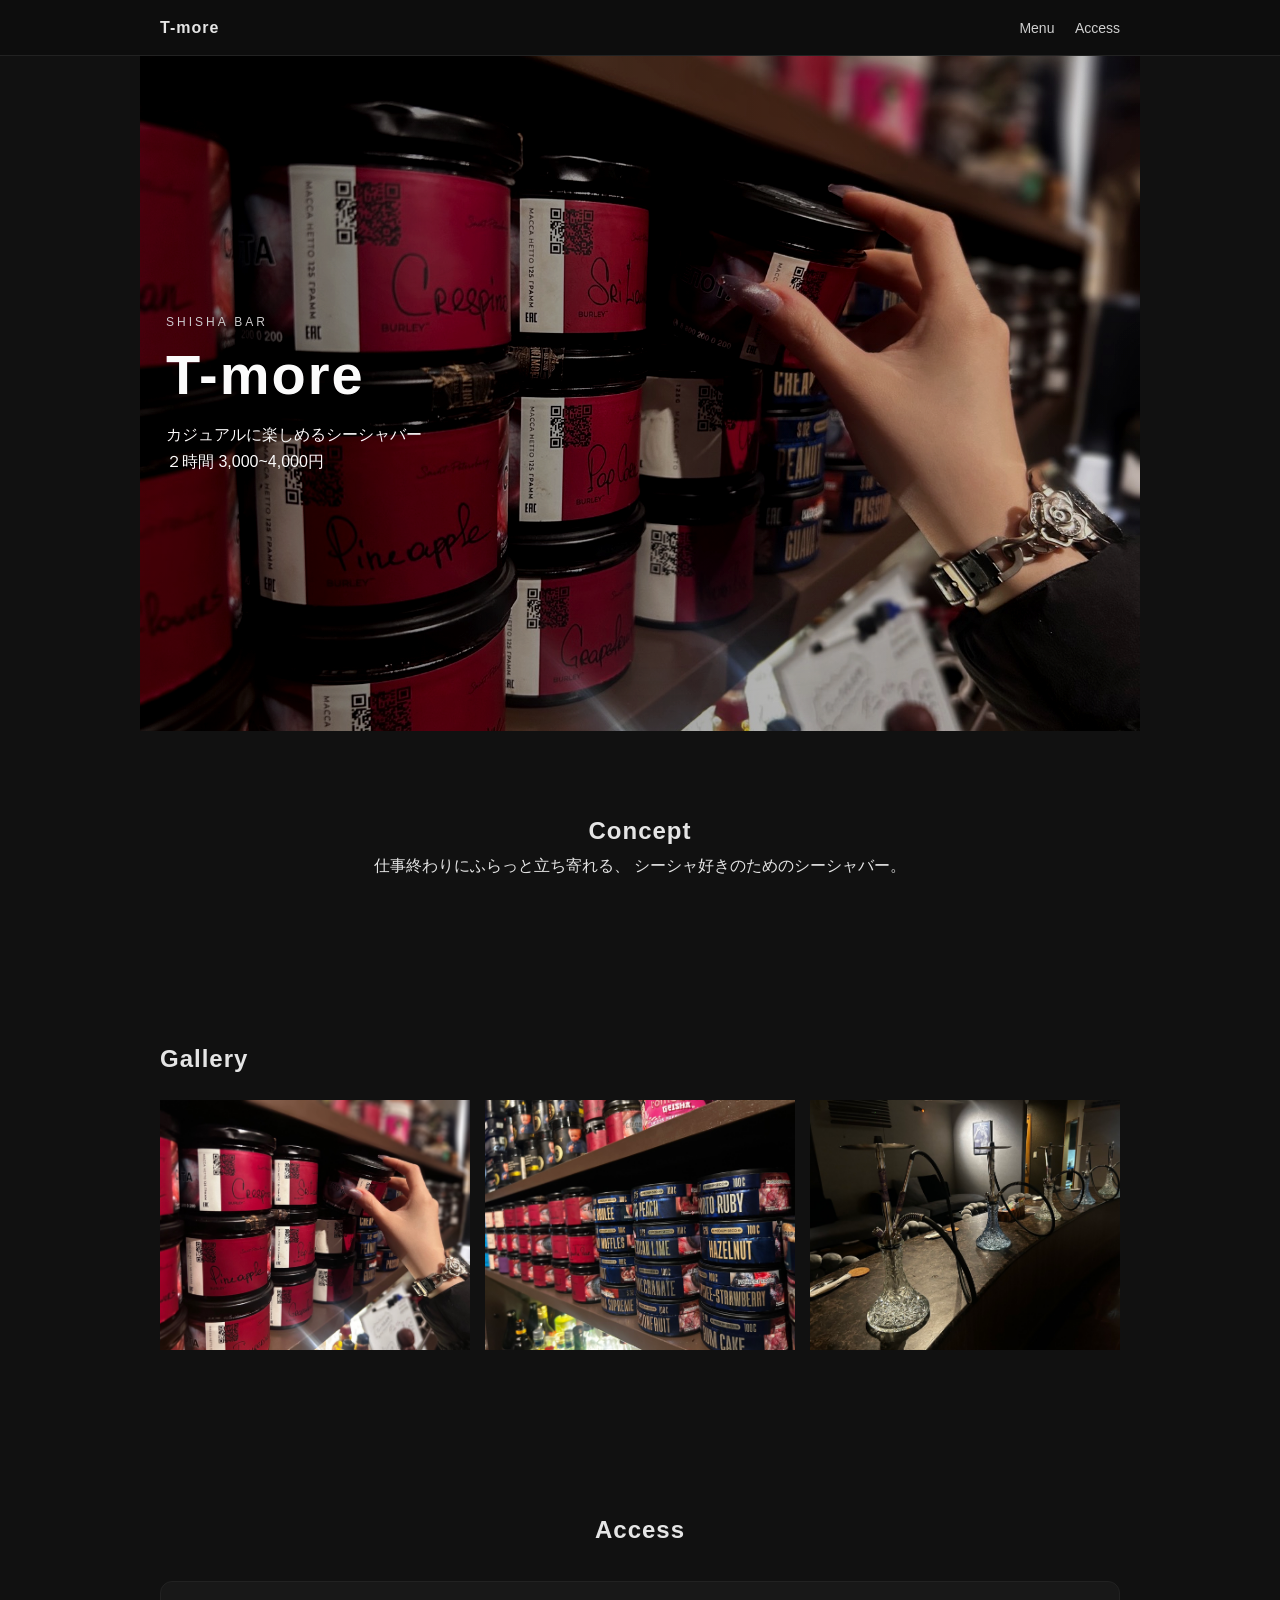
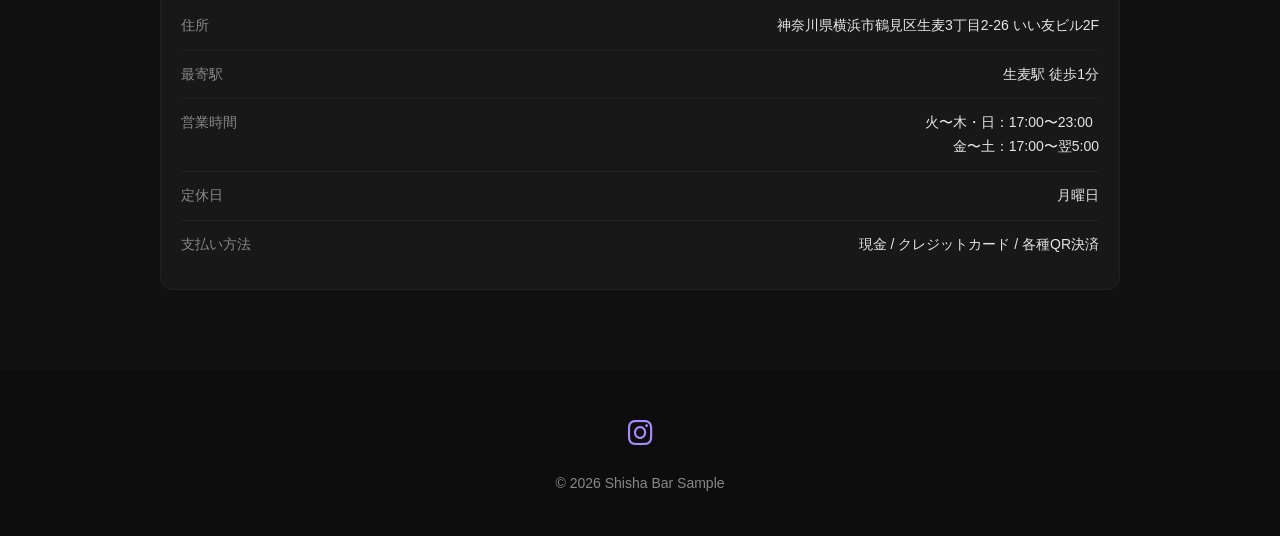
==== index.html @ c83697c5 "Add files via upload" ====
<!DOCTYPE html>
<html lang="ja">
<head>
    <meta charset="UTF-8">
    <meta name="viewport" content="width=device-width, initial-scale=1.0">
    <title>T-more</title>

    <!-- CSS -->
    <link rel="stylesheet" href="css/style.css">

    <!-- Font Awesome（Instagramアイコン用） -->
    <link rel="stylesheet" href="https://cdnjs.cloudflare.com/ajax/libs/font-awesome/6.5.0/css/all.min.css">
</head>

<body>
    <header class="site-header">
        <div class="header-inner">
            <a class="logo" href="index.html">T-more</a>
            <nav class="nav">
                <a href="menu.html">Menu</a>
                <a href="access.html">Access</a>
            </nav>
        </div>
    </header>

    <!-- Hero -->
    <section class="hero">
        <div class="hero-content">
            <p class="hero-eyebrow">Shisha bar</p>
            <h1>T-more</h1>
            <p>カジュアルに楽しめるシーシャバー</p>
            <p class="price">２時間 3,000~4,000円</p>
        </div>
    </section>

    <!-- Concept -->
    <section class="concept">
    <h2>Concept</h2>
    <p>
        仕事終わりにふらっと立ち寄れる、
        シーシャ好きのためのシーシャバー。
    </p>
    </section>

    <!-- Gallery -->
    <section class="gallery">
    <h2>Gallery</h2>
    <div class="gallery-grid">
        <img src="images/hero.jpg" alt="店内写真">
        <img src="images/shisha.jpg" alt="シーシャ写真">
        <img src="images/counter.jpg" alt="カウンター">
    </div>
    </section>

    <!-- Access -->
    <section class="access">
        <h2>Access</h2>
        <div class="access-card">
            <div class="access-row">
                <span class="label">住所</span>
                <span class="value">神奈川県横浜市鶴見区生麦3丁目2-26 いい友ビル2F</span>
            </div>
        
            <div class="access-row">
                <span class="label">最寄駅</span>
                <span class="value">生麦駅 徒歩1分</span>
            </div>

            <div class="access-row">
                <span class="label">営業時間</span>
                <span class="value">
                    火〜木・日：17:00〜23:00<br>
                    <span class="indent">金〜土：17:00〜翌5:00</span> 
                </span>
            </div>

            <div class="access-row">
                <span class="label">定休日</span>
                <span class="value">月曜日</span>
            </div>

            <div class="access-row">
                <span class="label">支払い方法</span>
                <span class="value">現金 / クレジットカード / 各種QR決済</span>
            </div>

        </div>
    </section>

    <!-- Footer -->
    <footer>
        <div class="footer-inner">
            <a href="https://www.instagram.com/アカウント名/"
                target="_blank"
                rel="noopener noreferrer"
                class="sns-icon">
                <i class="fa-brands fa-instagram"></i>
            </a>

        <p>&copy; 2026 Shisha Bar Sample</p>
        </div>
    </footer>

</body>
</html>
---- css/style.css ----
/* ===== Base ===== */
* {
    margin: 0;
    padding: 0;
    box-sizing: border-box;
}

body {
    font-family: "Helvetica Neue", Arial, sans-serif;
    background-color: #111;        /* 真っ黒にしない */
    color: #e5e5e5;                /* 少しグレー寄り */
    line-height: 1.7;
}

h1, h2 {
    font-weight: 600;
    letter-spacing: 1px;
}

section {
    padding: 80px 20px;
    max-width: 1000px;
    margin: 0 auto;
    }

/* ===== Hero ===== */

.hero{
    min-height: 75vh;
    display: flex;
    align-items: center;
    justify-content: center;
    padding: 160px 20px;
    /* （画像追加） */
    background:
        linear-gradient(to right, rgba(0,0,0,0.6), rgba(0,0,0,0.2)),
        url("../images/hero.jpg");
    filter: contrast(1.1) brightness(1.05);
    background-size: cover;
    background-position: center;
    position: relative;
    overflow: hidden;
}

.hero::before{
    content: "";
    position: absolute;
    inset: -40px;
    /* うっすら煙っぽい層（疑似ノイズ風） */
    background:
        radial-gradient(closest-side at 30% 30%, rgba(255,255,255,0.06), rgba(0,0,0,0) 70%),
        radial-gradient(closest-side at 70% 60%, rgba(255,255,255,0.04), rgba(0,0,0,0) 72%),
        radial-gradient(closest-side at 50% 80%, rgba(255,255,255,0.03), rgba(0,0,0,0) 75%);
    filter: blur(18px);
    opacity: 0.9;
}

.hero-content{
    position: relative;
    z-index: 1;
    width: min(1000px, 100%);
    text-align: left; /* バーは左寄せが締まる */
    padding: 0 6px;
}

.hero-eyebrow{
    color: #bdbdbd;
    letter-spacing: 3px;
    font-size: 12px;
    text-transform: uppercase;
    margin-bottom: 14px;
}

.hero-content h1{
    font-size: 56px;
    line-height: 1.05;
    margin-bottom: 16px;
    letter-spacing: 2px;
}

.hero-lead{
    max-width: 520px;
    font-size: 18px;
    color: #d6d6d6;
}

.price-badge{
    display: inline-block;
    margin-top: 22px;
    padding: 10px 14px;
    border: 1px solid rgba(167,139,250,0.35);
    background: rgba(0,0,0,0.35);
    border-radius: 10px;
    color: #eaeaea;
    letter-spacing: 0.5px;

  /* ネオンっぽい光 */
    box-shadow: 0 0 18px rgba(167,139,250,0.18), 0 0 38px rgba(167,139,250,0.10);
}

/* ===== Concept ===== */
.concept {
    text-align: center;
}

/* ===== Menu ===== */
.menu ul {
    list-style: none;
    margin-top: 20px;
}

.menu li {
    padding: 12px 0;
    border-bottom: 1px solid #333;
}

/* ===== Menu Cards ===== */
.menu-grid{
    display: grid;
    grid-template-columns: repeat(3, 1fr);
    gap: 16px;
    margin-top: 24px;
}

.menu-card{
    background: rgba(255,255,255,0.03);
    border: 1px solid #222;
    border-radius: 14px;
    padding: 18px 16px;
    box-shadow: 0 0 24px rgba(167,139,250,0.06);
}

.menu-card h3{
    font-size: 16px;
    letter-spacing: 1px;
    margin-bottom: 12px;
    color: #eaeaea;
}

.menu-list{
    list-style: none;
}

.menu-list li{
    display: flex;
    justify-content: space-between;
    gap: 12px;
    padding: 10px 0;
    border-bottom: 1px solid #222;
}

.menu-list li:last-child{
    border-bottom: none;
}

.menu-list span{
    color: #d2d2d2;
}

.menu-list strong{
    color: #a78bfa;
    font-weight: 700;
    white-space: nowrap;
}

.menu-note{
    margin-top: 12px;
    font-size: 12px;
    color: #9a9a9a;
}

/* Tag style */
.tag-list{
    list-style: none;
    display: flex;
    flex-wrap: wrap;
    gap: 10px;
    margin-top: 6px;
}

.tag{
    padding: 8px 10px;
    border: 1px solid rgba(167,139,250,0.35);
    border-radius: 999px;
    font-size: 12px;
    color: #e5e5e5;
    background: rgba(0,0,0,0.25);
}

/* ===== Gallery ===== */
.gallery-grid {
    display: grid;
    grid-template-columns: repeat(3, 1fr);
    gap: 15px;
    margin-top: 20px;
}

.gallery img {
    width: 100%;
    height: 250px;
    object-fit: cover;
    transition: 0.3s;
}

.gallery img:hover {
    transform: scale(1.05);
}

/* ===== Access ===== */
.access {
    text-align: center;
}

.access-card {
    margin-top: 30px;
    background: rgba(255, 255, 255, 0.03);
    border: 1px solid #222;
    border-radius: 12px;
    padding: 20px;
}

.access-row {
    display: flex;
    justify-content: space-between;
    align-items: flex-start;
    padding: 12px 0;
    border-bottom: 1px solid #222;
    text-align:  left;
}

.access-row:last-child {
    border-bottom: none;
}

.label {
    color: #888;
    font-size: 14px;
    width: 120px;
    flex-shrink: 0;
}

.value {
    color: #e5e5e5;
    font-size: 14px;
}

.indent {
    display: inline-block;
    margin-left: 2em;
}

.map {
    margin-top: 24px;
    border-radius: 12px;
    overflow: hidden;
    border: 1px solid #222;
    box-shadow: 0 10px 30px rgba(0, 0, 0, 0.5);
}

.map-title {
    margin-top: 40px;
    font-size: 16px;
    color: #aaa;
}

.map iframe {
    width: 100%;
    height: 350px;
    display: block;
    border: none;
}

/* ===== Footer ===== */
footer {
    background: #0d0d0d;
    padding: 40px 20px;
    text-align: center;
}

.footer-inner {
    display: flex;
    flex-direction: column;
    align-items: center;
    gap: 15px;
}

.sns-icon {
    font-size: 28px;
    color: #a78bfa;
    transition: 0.3s;
}

.sns-icon:hover {
    transform: scale(1.1);
    opacity: 0.8;
}

footer p {
    font-size: 14px;
    color: #888;
}

/* ===== Header / Nav ===== */
.site-header{
    position: sticky;
    top: 0;
    z-index: 10;
    background: rgba(13,13,13,0.85);
    backdrop-filter: blur(6px);
    border-bottom: 1px solid #222;
}

.header-inner{
    max-width: 1000px;
    margin: 0 auto;
    padding: 14px 20px;
    display: flex;
    align-items: center;
    justify-content: space-between;
}

.logo{
    color: #e5e5e5;
    text-decoration: none;
    letter-spacing: 1px;
    font-weight: 600;
}

.nav a{
    color: #cfcfcf;
    text-decoration: none;
    margin-left: 16px;
    font-size: 14px;
    transition: 0.2s;
}

.nav a:hover{
    color: #a78bfa;
}

.nav a.active {
    color: #a78bfa;
    border-bottom: 2px solid #a78bfa;
    padding-bottom: 4px;
}

/* ===== Responsive ===== */
@media (max-width: 768px) {
    .hero h1 {
        font-size: 28px;
    }

.menu-grid{ grid-template-columns: 1fr; }

.gallery-grid {
    grid-template-columns: 1fr;
}

.access-row {
    flex-direction: column;
    gap: 6px;
}

}
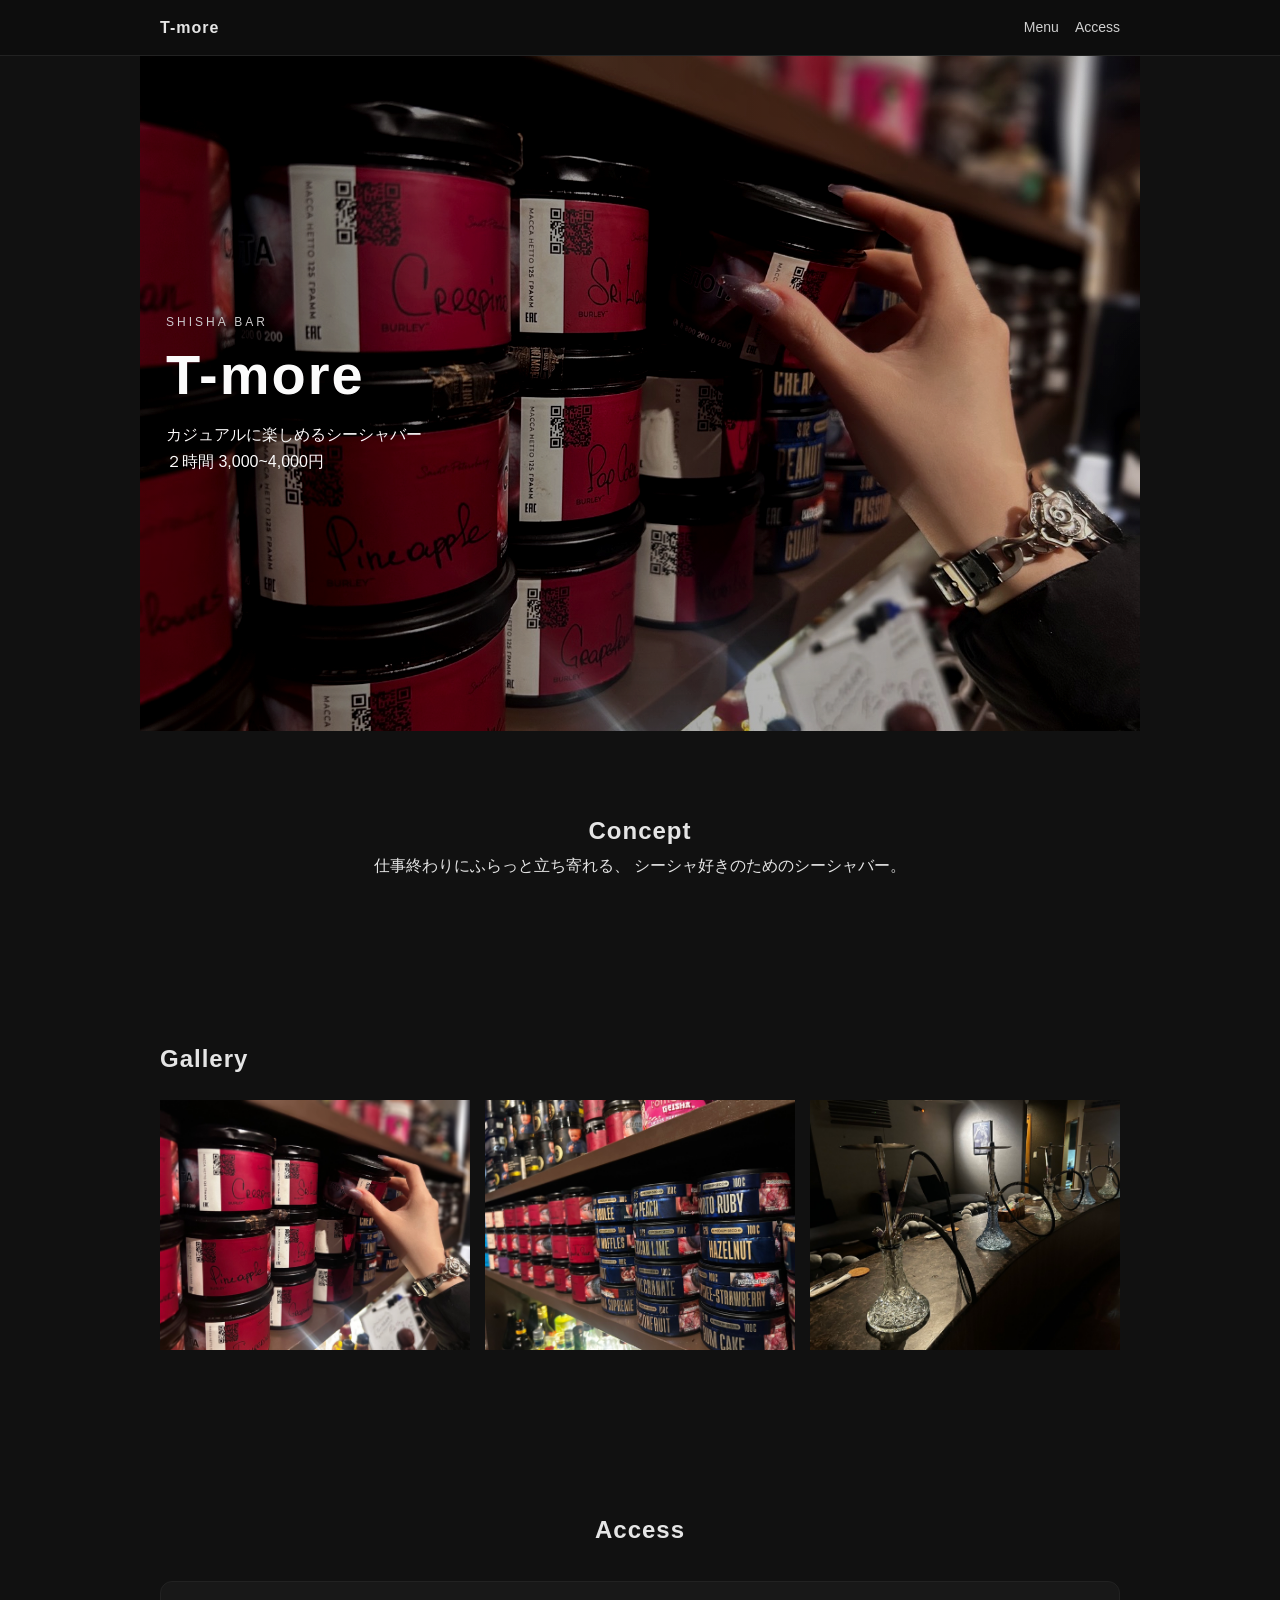
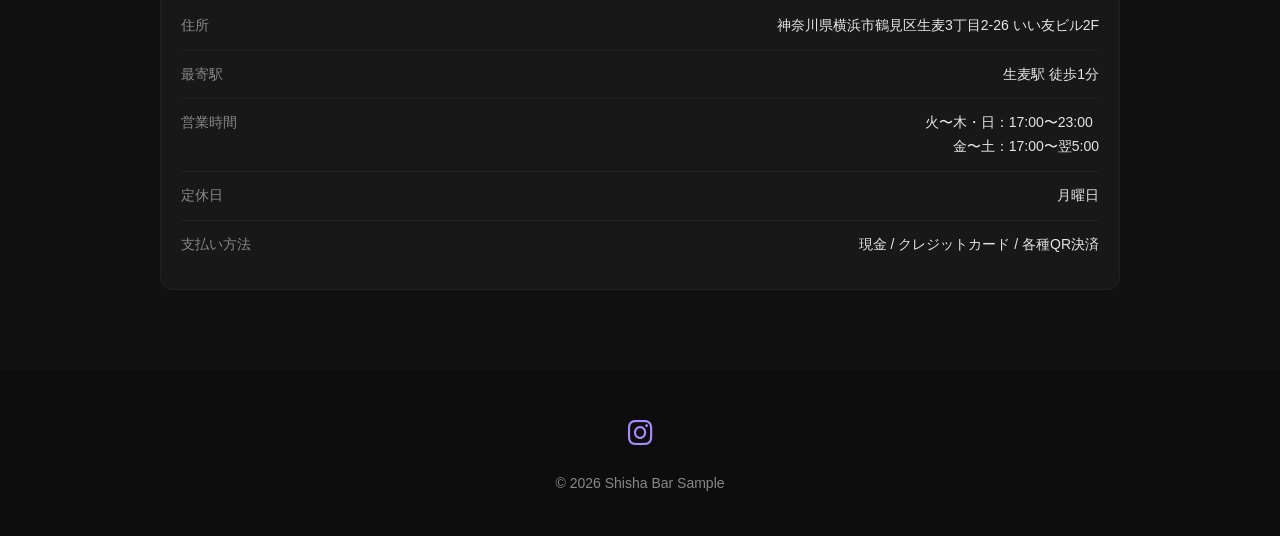
==== commit 845d0e30: "Add files via upload" ====
--- a/index.html
+++ b/index.html
@@ -16,7 +16,14 @@
     <header class="site-header">
         <div class="header-inner">
             <a class="logo" href="index.html">T-more</a>
-            <nav class="nav">
+
+            <button class="hamburger" id="hamburger" aria-label="メニューを開く">
+                <span></span>
+                <span></span>
+                <span></span>
+            </button>
+
+            <nav class="nav" id="nav">
                 <a href="menu.html">Menu</a>
                 <a href="access.html">Access</a>
             </nav>
@@ -24,7 +31,7 @@
     </header>
 
     <!-- Hero -->
-    <section class="hero">
+    <section class="hero fade-in">
         <div class="hero-content">
             <p class="hero-eyebrow">Shisha bar</p>
             <h1>T-more</h1>
@@ -34,7 +41,7 @@
     </section>
 
     <!-- Concept -->
-    <section class="concept">
+    <section class="concept fade-in">
     <h2>Concept</h2>
     <p>
         仕事終わりにふらっと立ち寄れる、
@@ -43,17 +50,17 @@
     </section>
 
     <!-- Gallery -->
-    <section class="gallery">
-    <h2>Gallery</h2>
-    <div class="gallery-grid">
-        <img src="images/hero.jpg" alt="店内写真">
-        <img src="images/shisha.jpg" alt="シーシャ写真">
-        <img src="images/counter.jpg" alt="カウンター">
-    </div>
+    <section class="gallery fade-in">
+        <h2>Gallery</h2>
+        <div class="gallery-grid">
+            <img src="images/hero.jpg" alt="店内写真" class="gallery-item">
+            <img src="images/shisha.jpg" alt="シーシャ写真" class="gallery-item">
+            <img src="images/counter.jpg" alt="カウンター" class="gallery-item">
+        </div>
     </section>
 
     <!-- Access -->
-    <section class="access">
+    <section class="access fade-in">
         <h2>Access</h2>
         <div class="access-card">
             <div class="access-row">
@@ -101,5 +108,7 @@
         </div>
     </footer>
 
+    <script src="js/script.js"></script>
+
 </body>
 </html>
--- a/css/style.css
+++ b/css/style.css
@@ -195,14 +195,14 @@
     margin-top: 20px;
 }
 
-.gallery img {
+.gallery-grid img {
     width: 100%;
     height: 250px;
     object-fit: cover;
     transition: 0.3s;
 }
 
-.gallery img:hover {
+.gallery-grid img:hover {
     transform: scale(1.05);
 }
 
@@ -300,7 +300,6 @@
     color: #888;
 }
 
-/* ===== Header / Nav ===== */
 .site-header{
     position: sticky;
     top: 0;
@@ -326,6 +325,11 @@
     font-weight: 600;
 }
 
+.nav {
+    display: flex;
+    align-items: center;
+}
+
 .nav a{
     color: #cfcfcf;
     text-decoration: none;
@@ -344,21 +348,126 @@
     padding-bottom: 4px;
 }
 
+.fade-in {
+    opacity: 0;
+    transform: translateY(30px);
+    transition: opacity 0.8s ease, transform 0.8s ease;
+}
+
+.fade-in.show {
+    opacity: 1;
+    transform: translateY(0);
+}
+
+.hamburger {
+    display: none;
+    width: 32px;
+    height: 24px;
+    background: none;
+    border: none;
+    cursor: pointer;
+}
+
+.hamburger span {
+    display: block;
+    height: 2px;
+    background: #e5e5e5;
+    margin: 6px 0;
+    transition: 0.3s;
+}
+
+.hamburger.active span:nth-child(1) {
+    transform: rotate(45deg) translate(5px, 5px);
+}
+
+.hamburger.active span:nth-child(2) {
+    opacity: 0;
+}
+
+.hamburger.active span:nth-child(3) {
+    transform: rotate(-45deg) translate(7px, -6px);
+}
+
+html.no-scroll,
+body.no-scroll {
+    overflow: hidden;
+    height: 100%;
+}
+
 /* ===== Responsive ===== */
 @media (max-width: 768px) {
-    .hero h1 {
-        font-size: 28px;
-    }
-
-.menu-grid{ grid-template-columns: 1fr; }
-
-.gallery-grid {
-    grid-template-columns: 1fr;
-}
-
-.access-row {
-    flex-direction: column;
-    gap: 6px;
-}
-
+    section {
+        padding: 60px 20px;
+    }
+
+    .hero {
+        padding: 120px 20px;
+    }
+
+    .hero-content h1 {
+        font-size: 36px;
+    }
+
+    .menu-grid {
+        grid-template-columns: 1fr;
+    }
+
+    .menu-card {
+        width: 100%;
+    }
+
+    .menu-list li {
+        align-items: flex-start;
+    }
+
+    .menu-list span {
+        word-break: keep-all;
+    }
+
+    .menu-list strong {
+        white-space: nowrap;
+    }
+
+    .gallery-grid {
+        grid-template-columns: 1fr;
+    }
+
+    .gallery-grid img:hover {
+        transform: none;
+    }
+
+    .access-row {
+        flex-direction: column;
+        gap: 6px;
+    }
+
+    .hamburger {
+        display: block;
+        z-index: 1001;
+    }
+
+    .nav {
+        position: fixed;
+        top: 64px;
+        right: 0;
+        width: 60%;
+        max-width: 280px;
+        height: calc(100vh - 64px);
+        background: rgba(13, 13, 13, 0.95);
+        backdrop-filter: blur(8px);
+        display: flex;
+        flex-direction: column;
+        padding: 80px 24px;
+        transform: translateX(100%);
+        transition: transform 0.3s ease;
+    }
+
+    .nav.show {
+        transform: translateX(0);
+    }
+
+    .nav a {
+        margin: 0 0 24px;
+        font-size: 18px;
+    }
 }
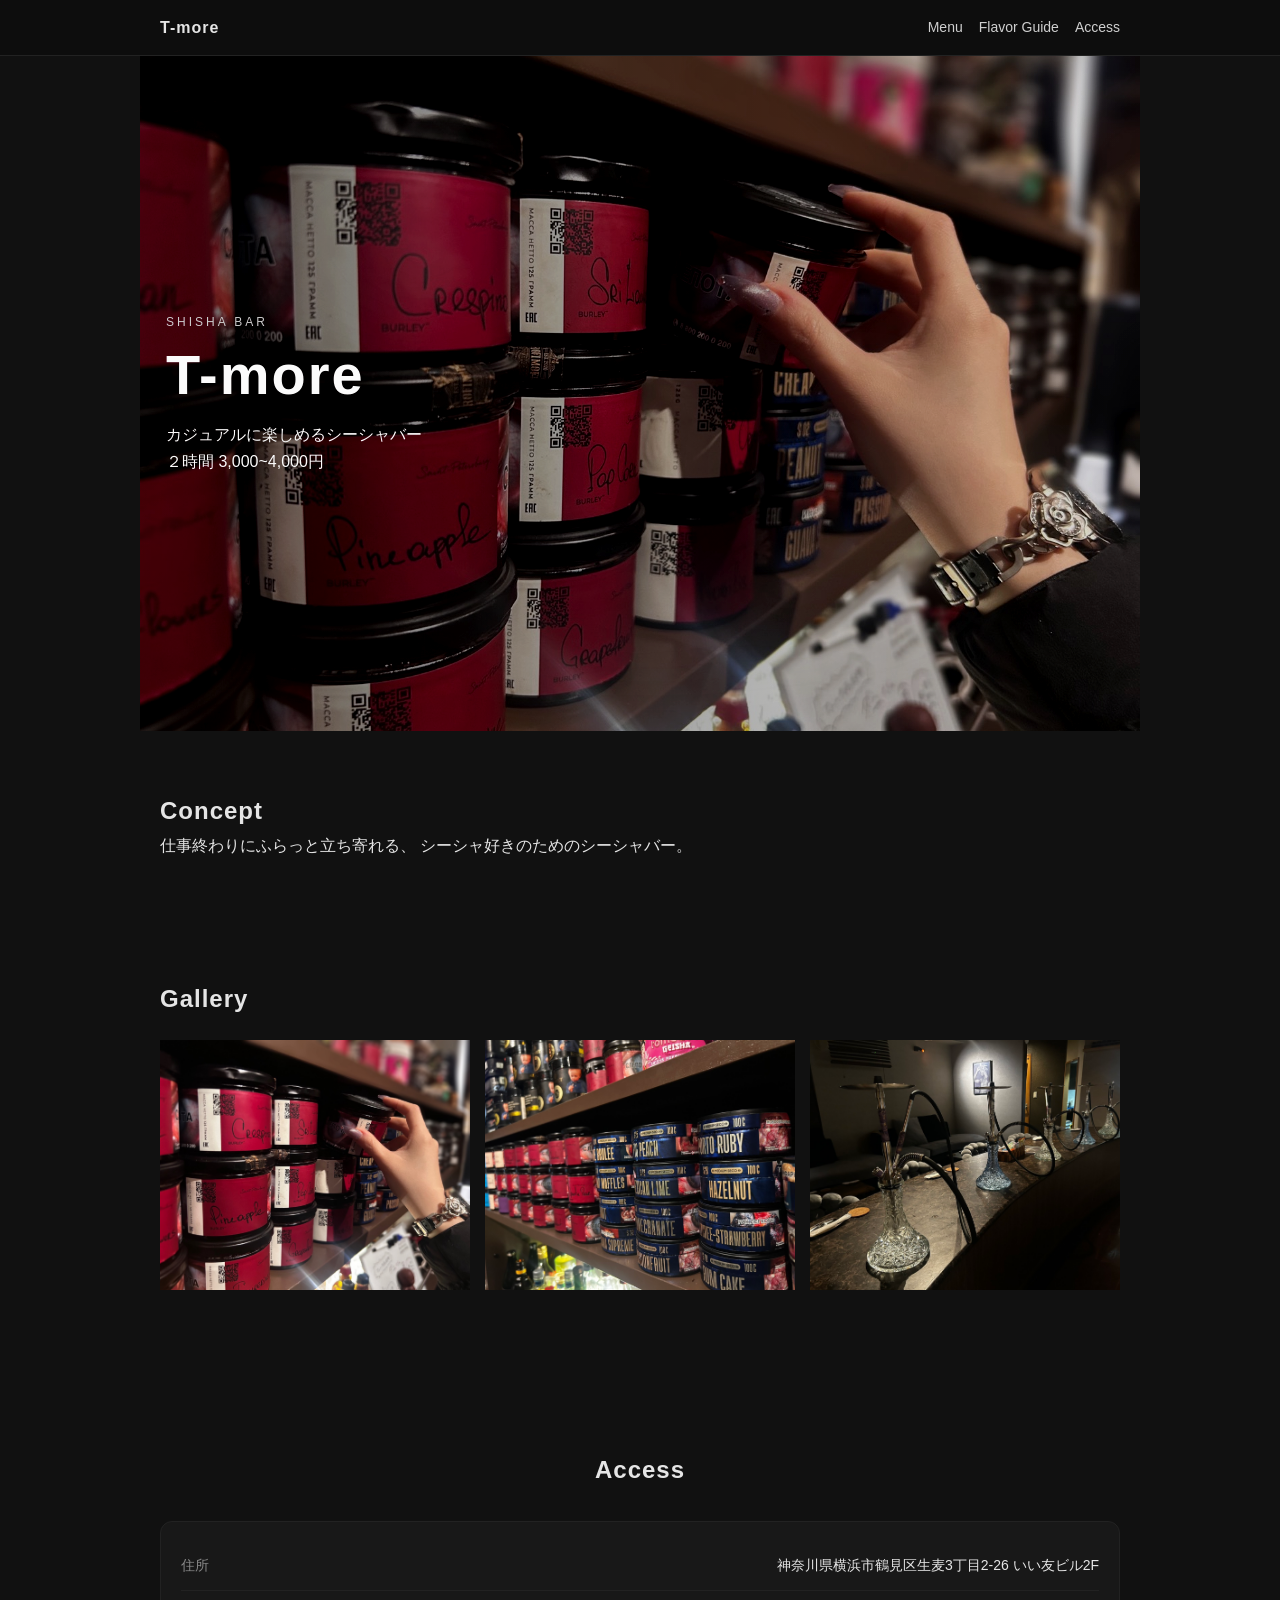
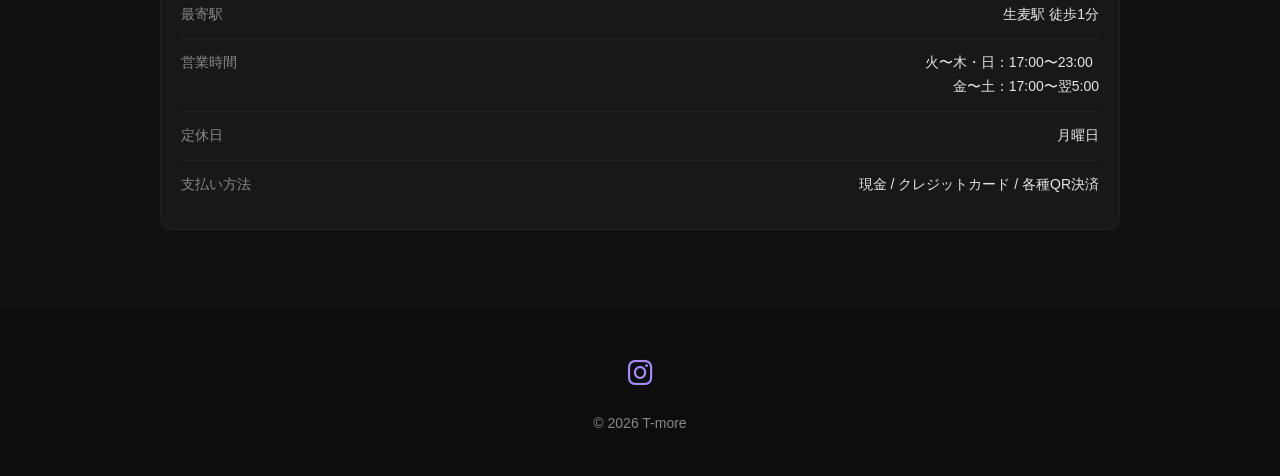
==== commit c1ed70da: "Add files via upload" ====
--- a/index.html
+++ b/index.html
@@ -25,6 +25,7 @@
 
             <nav class="nav" id="nav">
                 <a href="menu.html">Menu</a>
+                <a href="flavor.html">Flavor Guide</a>
                 <a href="access.html">Access</a>
             </nav>
         </div>
@@ -97,14 +98,14 @@
     <!-- Footer -->
     <footer>
         <div class="footer-inner">
-            <a href="https://www.instagram.com/アカウント名/"
-                target="_blank"
-                rel="noopener noreferrer"
-                class="sns-icon">
+            <a href="https://www.instagram.com/shisha.tmore/"
+            target="_blank"
+            rel="noopener noreferrer"
+            class="sns-icon">
                 <i class="fa-brands fa-instagram"></i>
             </a>
 
-        <p>&copy; 2026 Shisha Bar Sample</p>
+            <p>&copy; 2026 T-more</p>
         </div>
     </footer>
 
--- a/css/style.css
+++ b/css/style.css
@@ -10,6 +10,13 @@
     background-color: #111;        /* 真っ黒にしない */
     color: #e5e5e5;                /* 少しグレー寄り */
     line-height: 1.7;
+    overflow-x: hidden;
+}
+
+html,
+body {
+    width: 100%;
+    overflow-x: hidden;
 }
 
 h1, h2 {
@@ -84,6 +91,12 @@
     color: #d6d6d6;
 }
 
+.hero-menu {
+    background:
+        linear-gradient(to right, rgba(0,0,0,.65), rgba(0,0,0,.25)),
+        url("../images/flavor-bg.jpg");
+}
+
 .price-badge{
     display: inline-block;
     margin-top: 22px;
@@ -100,91 +113,88 @@
 
 /* ===== Concept ===== */
 .concept {
-    text-align: center;
+    padding: 60px 20px 40px;
 }
 
 /* ===== Menu ===== */
-.menu ul {
-    list-style: none;
-    margin-top: 20px;
-}
-
-.menu li {
-    padding: 12px 0;
-    border-bottom: 1px solid #333;
-}
-
-/* ===== Menu Cards ===== */
-.menu-grid{
-    display: grid;
-    grid-template-columns: repeat(3, 1fr);
-    gap: 16px;
-    margin-top: 24px;
-}
-
-.menu-card{
-    background: rgba(255,255,255,0.03);
-    border: 1px solid #222;
-    border-radius: 14px;
-    padding: 18px 16px;
-    box-shadow: 0 0 24px rgba(167,139,250,0.06);
-}
-
-.menu-card h3{
-    font-size: 16px;
-    letter-spacing: 1px;
-    margin-bottom: 12px;
-    color: #eaeaea;
-}
-
-.menu-list{
-    list-style: none;
-}
-
-.menu-list li{
-    display: flex;
-    justify-content: space-between;
-    gap: 12px;
-    padding: 10px 0;
-    border-bottom: 1px solid #222;
-}
-
-.menu-list li:last-child{
-    border-bottom: none;
-}
-
-.menu-list span{
-    color: #d2d2d2;
-}
-
-.menu-list strong{
-    color: #a78bfa;
-    font-weight: 700;
-    white-space: nowrap;
-}
-
-.menu-note{
-    margin-top: 12px;
-    font-size: 12px;
-    color: #9a9a9a;
-}
-
-/* Tag style */
-.tag-list{
-    list-style: none;
-    display: flex;
-    flex-wrap: wrap;
-    gap: 10px;
-    margin-top: 6px;
-}
-
-.tag{
-    padding: 8px 10px;
-    border: 1px solid rgba(167,139,250,0.35);
-    border-radius: 999px;
-    font-size: 12px;
-    color: #e5e5e5;
-    background: rgba(0,0,0,0.25);
+.menu {
+    padding-top: 40px;
+}
+
+.menu-description{
+    text-align:center;
+    color:#bdbdbd;
+    margin-top:10px;
+    margin-bottom:50px;
+}
+
+.menu-section{
+
+    background:#181818;
+
+    border:1px solid #2b2b2b;
+
+    border-radius:16px;
+
+    padding:28px;
+
+    margin-bottom:50px;
+
+    transition:.3s;
+
+}
+
+.menu-section img{
+
+    border-radius:16px;
+
+    transition:.4s;
+
+    box-shadow:
+        0 15px 40px rgba(0,0,0,.45);
+
+}
+
+.menu-section img:hover{
+
+    transform:scale(1.02);
+
+}
+
+.menu-section:hover{
+
+    transform:translateY(-5px);
+
+    box-shadow:0 18px 40px rgba(0,0,0,.35);
+
+}
+
+.menu-section h3{
+
+    font-size:28px;
+
+    margin-bottom:10px;
+
+    color:#fff;
+
+}
+
+.menu-section p{
+
+    color:#aaa;
+
+    margin-bottom:20px;
+
+}
+
+.menu-section img{
+
+    width:100%;
+
+    border-radius:12px;
+
+    display:block;
+
 }
 
 /* ===== Gallery ===== */
@@ -270,6 +280,86 @@
     border: none;
 }
 
+/* ===== Flavor ===== */
+.flavor-recommend {
+    padding-top: 40px;
+}
+
+.flavor-grid {
+    display: grid;
+    grid-template-columns: repeat(4, 1fr);
+    gap: 18px;
+    margin-top: 30px;
+}
+
+.flavor-card {
+    background: rgba(255,255,255,0.03);
+    border: 1px solid #262626;
+    border-radius: 16px;
+    padding: 24px 18px;
+    text-align: left;
+    transition: 0.3s;
+}
+
+.flavor-card:hover {
+    transform: translateY(-5px);
+    box-shadow: 0 18px 40px rgba(0,0,0,.35);
+}
+
+.flavor-card h3 {
+    color: #a78bfa;
+    font-size: 18px;
+    margin-bottom: 10px;
+}
+
+.flavor-card h3::before {
+    content: "●";
+    color: #a78bfa;
+    margin-right: 8px;
+}
+
+.flavor-card p {
+    color: #aaa;
+    font-size: 14px;
+}
+
+.flavor-note {
+    margin-top: 16px;
+    color: #aaa;
+    font-size: 14px;
+    text-align: center;
+}
+
+.flavor-cta {
+    margin-top: 50px;
+    padding: 32px 20px;
+    text-align: center;
+    background: linear-gradient(135deg, #181818, #111);
+    border: 1px solid #2b2b2b;
+    border-radius: 16px;
+}
+
+.flavor-cta p {
+    color: #ddd;
+    margin-bottom: 18px;
+}
+
+.flavor-cta a {
+    display: inline-block;
+    padding: 12px 24px;
+    color: #111;
+    background: #a78bfa;
+    border-radius: 999px;
+    text-decoration: none;
+    font-weight: 700;
+}
+
+.hero-flavor {
+    background:
+        linear-gradient(to right, rgba(0,0,0,.65), rgba(0,0,0,.25)),
+        url("../images/flavor-bg.jpg");
+}
+
 /* ===== Footer ===== */
 footer {
     background: #0d0d0d;
@@ -408,24 +498,24 @@
         font-size: 36px;
     }
 
-    .menu-grid {
+    .menu-section{
+        padding:18px;
+    }
+
+    .menu-section h3{
+        font-size:22px;
+    }
+
+    .menu-description{
+        margin-bottom:35px;
+    }
+
+    .flavor-grid {
         grid-template-columns: 1fr;
     }
 
-    .menu-card {
-        width: 100%;
-    }
-
-    .menu-list li {
-        align-items: flex-start;
-    }
-
-    .menu-list span {
-        word-break: keep-all;
-    }
-
-    .menu-list strong {
-        white-space: nowrap;
+    .flavor-card {
+        padding: 20px;
     }
 
     .gallery-grid {
@@ -443,23 +533,32 @@
 
     .hamburger {
         display: block;
-        z-index: 1001;
+        z-index: 1000;
+    }
+
+    .hamburger span {
+        display: block;
+        height: 2px;
+        background: #e5e5e5;
+        margin: 6px 0;
+        transition: 0.3s;
     }
 
     .nav {
         position: fixed;
-        top: 64px;
+        top: 0;
         right: 0;
-        width: 60%;
-        max-width: 280px;
-        height: calc(100vh - 64px);
-        background: rgba(13, 13, 13, 0.95);
-        backdrop-filter: blur(8px);
+        width: min(70vw, 280px);
+        height: 100vh;
+        background: #111;
         display: flex;
         flex-direction: column;
-        padding: 80px 24px;
+        justify-content: center;
+        align-items: center;
+        gap: 32px;
+        transition: transform 0.3s ease;
         transform: translateX(100%);
-        transition: transform 0.3s ease;
+        z-index: 999;
     }
 
     .nav.show {
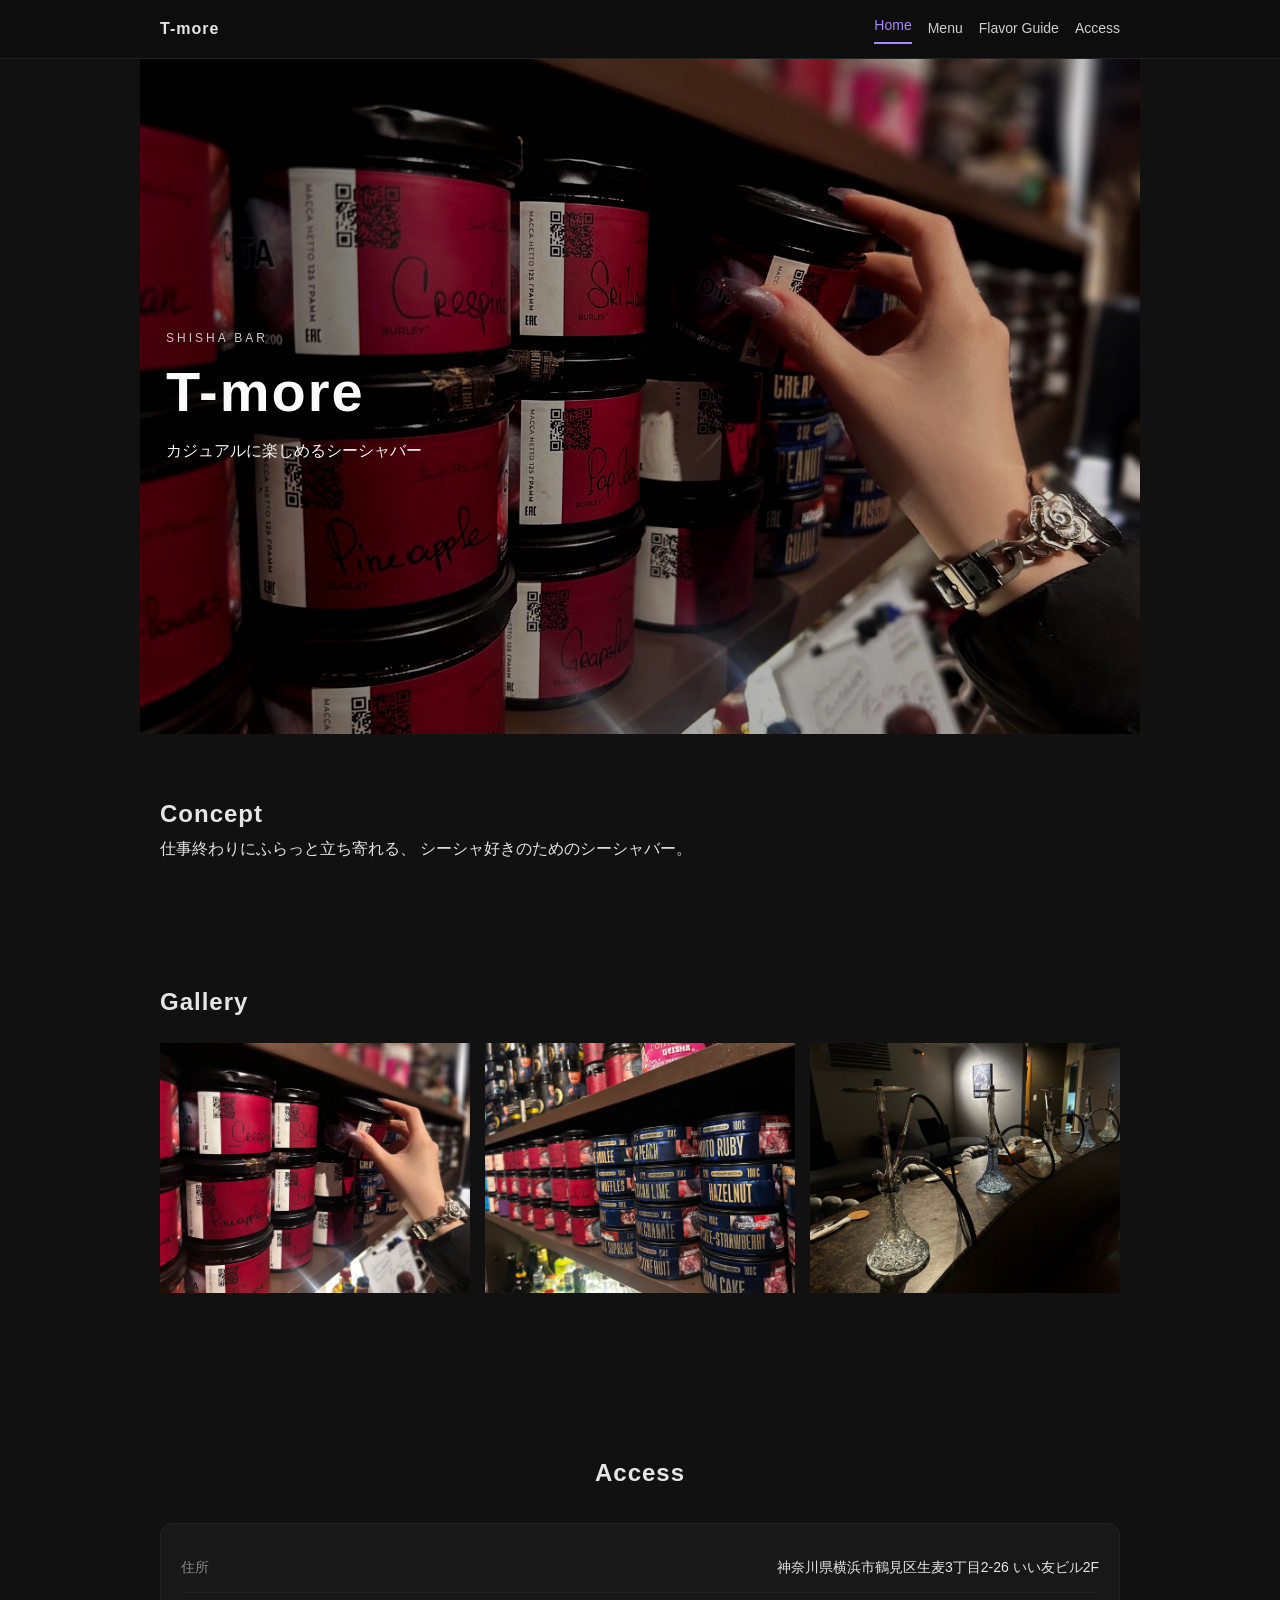
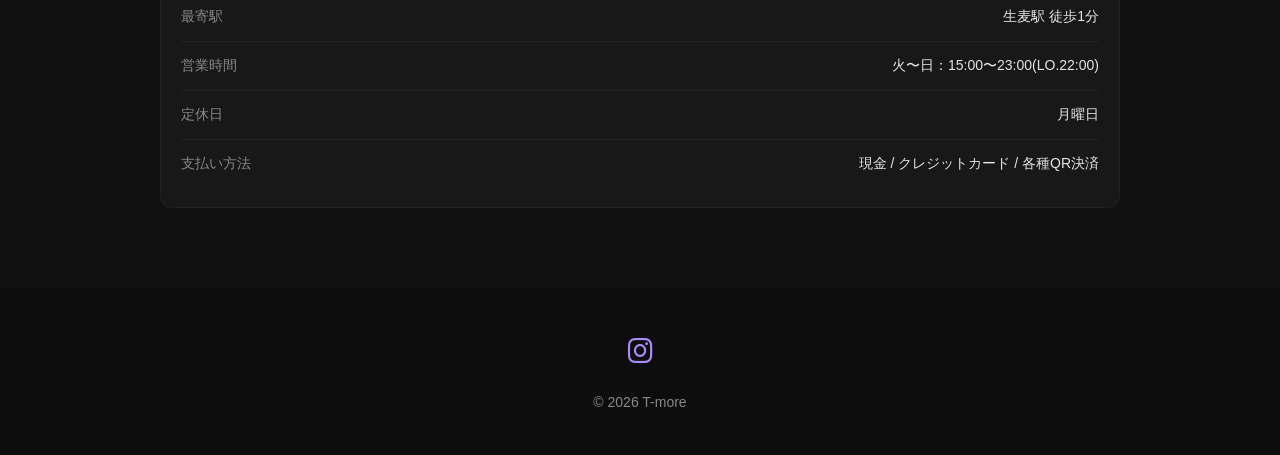
==== commit 46e84d28: "Add files via upload" ====
--- a/index.html
+++ b/index.html
@@ -4,9 +4,10 @@
     <meta charset="UTF-8">
     <meta name="viewport" content="width=device-width, initial-scale=1.0">
     <title>T-more</title>
+    <link rel="icon" type="image/png" href="images/favicon.png">
 
     <!-- CSS -->
-    <link rel="stylesheet" href="css/style.css">
+    <link rel="stylesheet" href="css/style.css?v=5">
 
     <!-- Font Awesome（Instagramアイコン用） -->
     <link rel="stylesheet" href="https://cdnjs.cloudflare.com/ajax/libs/font-awesome/6.5.0/css/all.min.css">
@@ -24,6 +25,7 @@
             </button>
 
             <nav class="nav" id="nav">
+                <a href="index.html" class="active">Home</a>
                 <a href="menu.html">Menu</a>
                 <a href="flavor.html">Flavor Guide</a>
                 <a href="access.html">Access</a>
@@ -37,7 +39,6 @@
             <p class="hero-eyebrow">Shisha bar</p>
             <h1>T-more</h1>
             <p>カジュアルに楽しめるシーシャバー</p>
-            <p class="price">２時間 3,000~4,000円</p>
         </div>
     </section>
 
@@ -77,8 +78,7 @@
             <div class="access-row">
                 <span class="label">営業時間</span>
                 <span class="value">
-                    火〜木・日：17:00〜23:00<br>
-                    <span class="indent">金〜土：17:00〜翌5:00</span> 
+                    火〜日：15:00〜23:00(LO.22:00)<br>
                 </span>
             </div>
 
@@ -109,7 +109,7 @@
         </div>
     </footer>
 
-    <script src="js/script.js"></script>
+    <script src="js/script.js?v=5"></script>
 
 </body>
 </html>
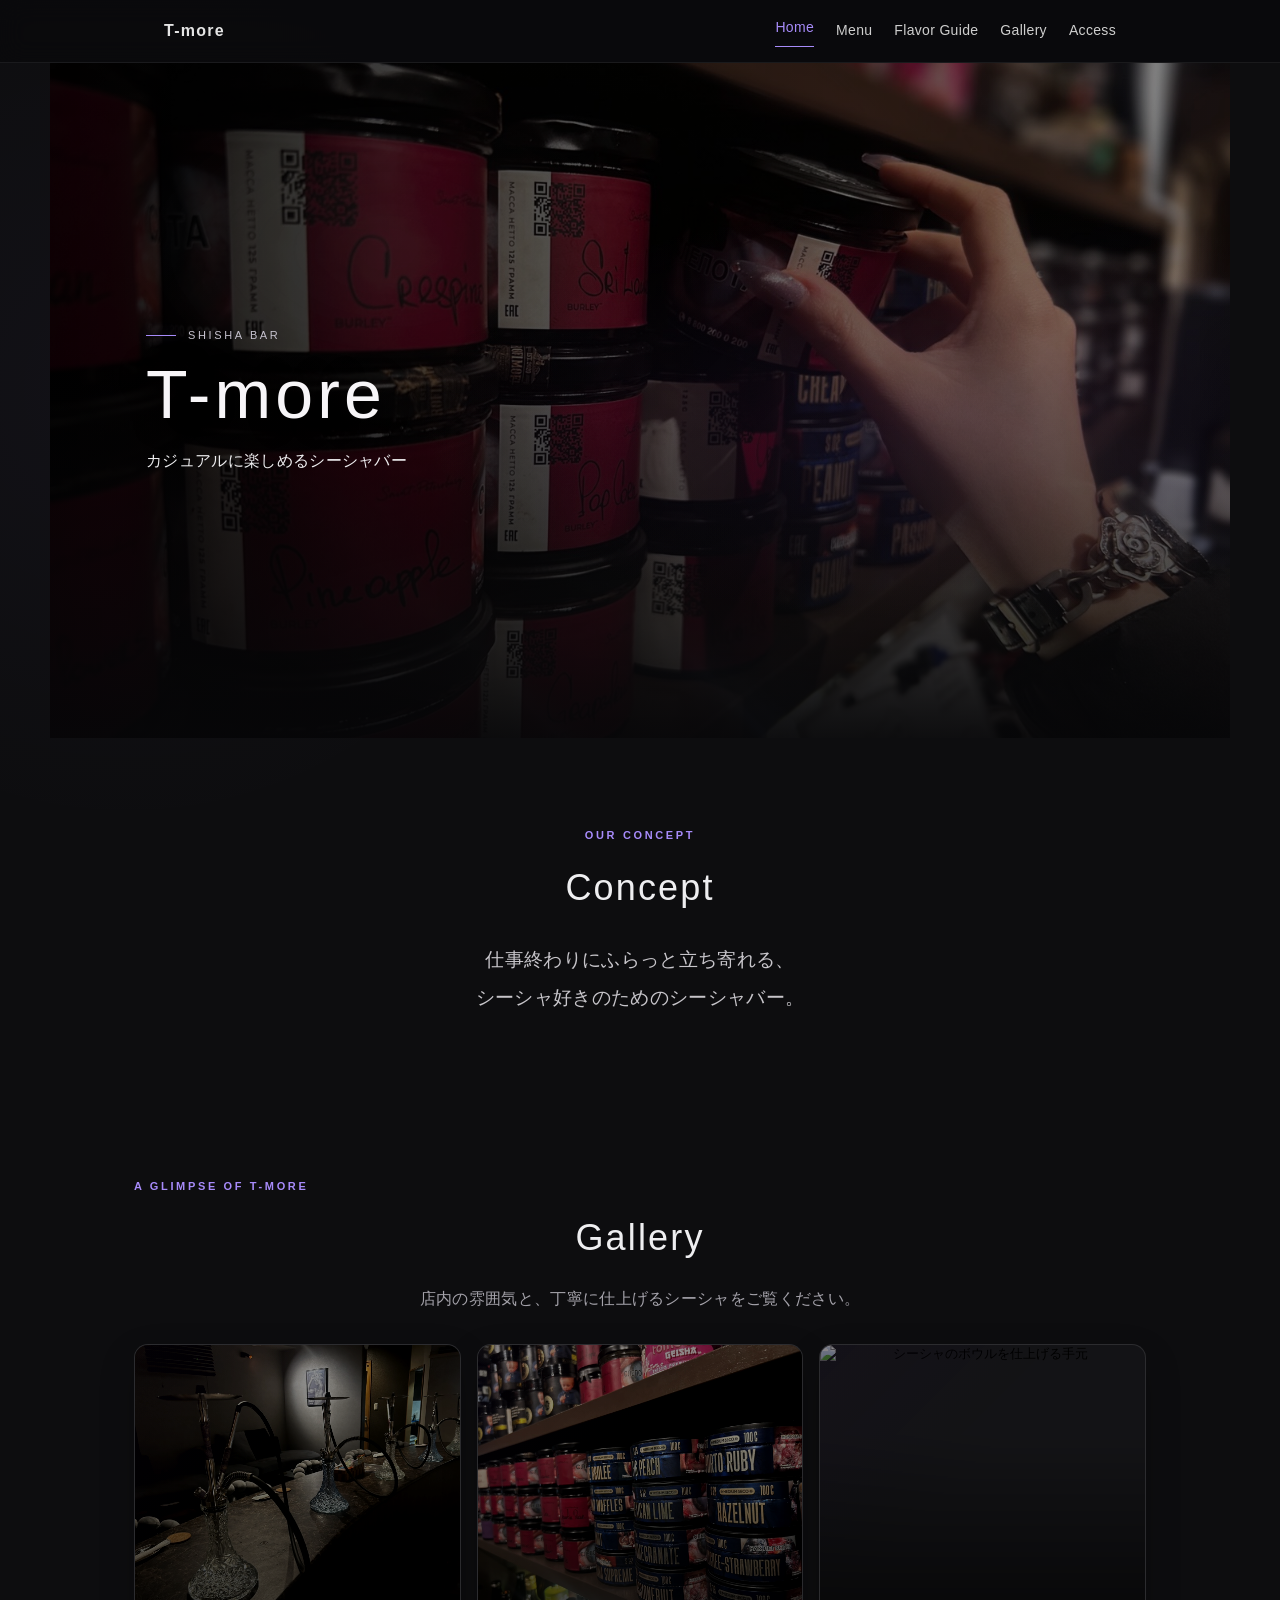
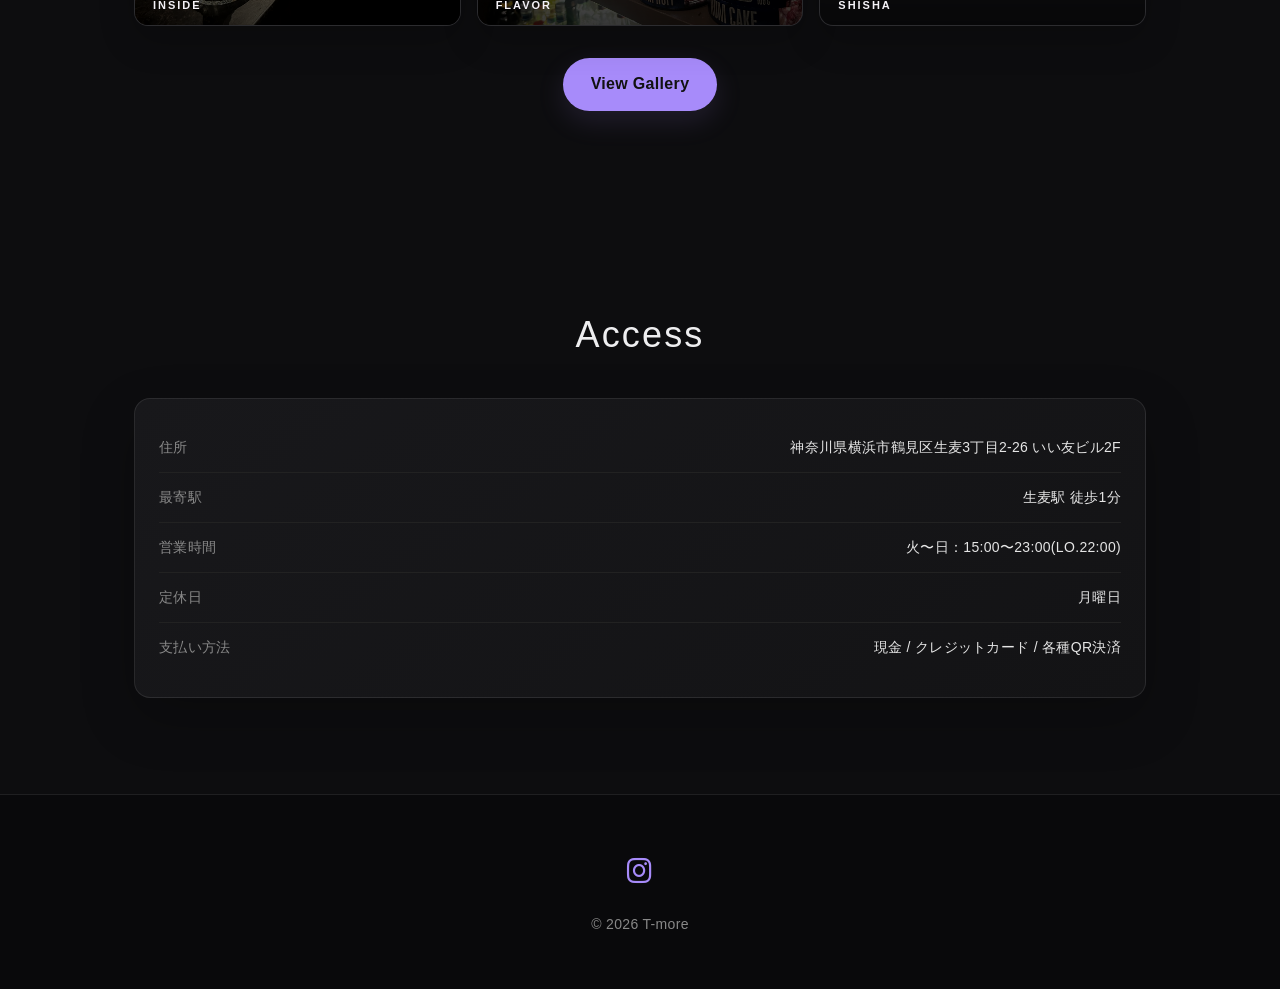
==== commit 71c27ac4: "Add files via upload" ====
--- a/index.html
+++ b/index.html
@@ -7,7 +7,7 @@
     <link rel="icon" type="image/png" href="images/favicon.png">
 
     <!-- CSS -->
-    <link rel="stylesheet" href="css/style.css?v=5">
+    <link rel="stylesheet" href="css/style.css?v=8">
 
     <!-- Font Awesome（Instagramアイコン用） -->
     <link rel="stylesheet" href="https://cdnjs.cloudflare.com/ajax/libs/font-awesome/6.5.0/css/all.min.css">
@@ -18,16 +18,17 @@
         <div class="header-inner">
             <a class="logo" href="index.html">T-more</a>
 
-            <button class="hamburger" id="hamburger" aria-label="メニューを開く">
+            <button class="hamburger" id="hamburger" type="button" aria-label="メニューを開く" aria-controls="nav" aria-expanded="false">
                 <span></span>
                 <span></span>
                 <span></span>
             </button>
 
             <nav class="nav" id="nav">
-                <a href="index.html" class="active">Home</a>
+                <a href="index.html" class="active" aria-current="page">Home</a>
                 <a href="menu.html">Menu</a>
                 <a href="flavor.html">Flavor Guide</a>
+                <a href="gallery.html">Gallery</a>
                 <a href="access.html">Access</a>
             </nav>
         </div>
@@ -44,20 +45,35 @@
 
     <!-- Concept -->
     <section class="concept fade-in">
-    <h2>Concept</h2>
-    <p>
-        仕事終わりにふらっと立ち寄れる、
-        シーシャ好きのためのシーシャバー。
-    </p>
+        <p class="section-kicker">Our concept</p>
+        <h2>Concept</h2>
+        <p>
+            仕事終わりにふらっと立ち寄れる、<br class="desktop-break">
+            シーシャ好きのためのシーシャバー。
+        </p>
     </section>
 
     <!-- Gallery -->
     <section class="gallery fade-in">
+        <p class="section-kicker">A glimpse of T-more</p>
         <h2>Gallery</h2>
-        <div class="gallery-grid">
-            <img src="images/hero.jpg" alt="店内写真" class="gallery-item">
-            <img src="images/shisha.jpg" alt="シーシャ写真" class="gallery-item">
-            <img src="images/counter.jpg" alt="カウンター" class="gallery-item">
+        <p class="section-lead">店内の雰囲気と、丁寧に仕上げるシーシャをご覧ください。</p>
+        <div class="gallery-grid gallery-preview">
+            <button class="gallery-card gallery-card-shaded" type="button" data-gallery-item data-full="images/counter.jpg" data-alt="T-moreのカウンターに並ぶシーシャ">
+                <img src="images/counter.jpg" alt="T-moreのカウンターに並ぶシーシャ" class="gallery-item" loading="lazy">
+                <span class="gallery-card-label">Inside</span>
+            </button>
+            <button class="gallery-card gallery-card-shaded" type="button" data-gallery-item data-full="images/shisha.jpg" data-alt="店内に並ぶ色とりどりのシーシャフレーバー">
+                <img src="images/shisha.jpg" alt="店内に並ぶ色とりどりのシーシャフレーバー" class="gallery-item" loading="lazy">
+                <span class="gallery-card-label">Flavor</span>
+            </button>
+            <button class="gallery-card gallery-card-shaded" type="button" data-gallery-item data-full="images/1789078506998.jpg" data-alt="シーシャのボウルを仕上げる手元">
+                <img src="images/gallery-bowl-detail.jpg" alt="シーシャのボウルを仕上げる手元" class="gallery-item gallery-focus-hands" loading="lazy">
+                <span class="gallery-card-label">Shisha</span>
+            </button>
+        </div>
+        <div class="section-actions">
+            <a class="button-link" href="gallery.html">View Gallery</a>
         </div>
     </section>
 
@@ -109,7 +125,7 @@
         </div>
     </footer>
 
-    <script src="js/script.js?v=5"></script>
+    <script src="js/script.js?v=7"></script>
 
 </body>
-</html>+</html>
--- a/css/style.css
+++ b/css/style.css
@@ -5,12 +5,36 @@
     box-sizing: border-box;
 }
 
+:root {
+    --color-bg: #0d0d0f;
+    --color-surface: #17171a;
+    --color-surface-soft: #131316;
+    --color-line: rgba(255, 255, 255, 0.09);
+    --color-text: #eeeef0;
+    --color-muted: #a4a2aa;
+    --color-accent: #a78bfa;
+}
+
 body {
-    font-family: "Helvetica Neue", Arial, sans-serif;
-    background-color: #111;        /* 真っ黒にしない */
-    color: #e5e5e5;                /* 少しグレー寄り */
-    line-height: 1.7;
+    font-family: "Helvetica Neue", "Hiragino Kaku Gothic ProN", "Yu Gothic", Arial, sans-serif;
+    background:
+        radial-gradient(circle at 10% 15%, rgba(167, 139, 250, 0.035), transparent 28rem),
+        var(--color-bg);
+    color: var(--color-text);
+    line-height: 1.8;
+    letter-spacing: 0.02em;
     overflow-x: hidden;
+}
+
+button,
+a {
+    -webkit-tap-highlight-color: transparent;
+}
+
+button:focus-visible,
+a:focus-visible {
+    outline: 2px solid #a78bfa;
+    outline-offset: 4px;
 }
 
 html,
@@ -20,81 +44,149 @@
 }
 
 h1, h2 {
+    font-weight: 500;
+    letter-spacing: 0.06em;
+}
+
+section {
+    padding: 96px 24px;
+    max-width: 1060px;
+    margin: 0 auto;
+}
+
+section > h2 {
+    text-align: center;
+    font-size: clamp(28px, 4vw, 36px);
+}
+
+.section-lead {
+    max-width: 640px;
+    margin: 14px auto 0;
+    color: var(--color-muted);
+    text-align: center;
+}
+
+.section-kicker {
+    margin-bottom: 10px;
+    color: var(--color-accent);
+    font-size: 11px;
     font-weight: 600;
-    letter-spacing: 1px;
-}
-
-section {
-    padding: 80px 20px;
-    max-width: 1000px;
-    margin: 0 auto;
-    }
+    letter-spacing: 0.24em;
+    text-transform: uppercase;
+}
 
 /* ===== Hero ===== */
 
 .hero{
-    min-height: 75vh;
+    min-height: clamp(560px, 75vh, 760px);
     display: flex;
     align-items: center;
     justify-content: center;
-    padding: 160px 20px;
-    /* （画像追加） */
+    max-width: 1180px;
+    padding: 160px 32px;
     background:
-        linear-gradient(to right, rgba(0,0,0,0.6), rgba(0,0,0,0.2)),
+        linear-gradient(90deg, rgba(0,0,0,0.9) 0%, rgba(0,0,0,0.58) 48%, rgba(0,0,0,0.34) 100%),
         url("../images/hero.jpg");
-    filter: contrast(1.1) brightness(1.05);
     background-size: cover;
     background-position: center;
     position: relative;
     overflow: hidden;
+    box-shadow: inset 0 -100px 100px -90px rgba(0, 0, 0, 0.92);
 }
 
 .hero::before{
     content: "";
     position: absolute;
     inset: -40px;
-    /* うっすら煙っぽい層（疑似ノイズ風） */
     background:
         radial-gradient(closest-side at 30% 30%, rgba(255,255,255,0.06), rgba(0,0,0,0) 70%),
         radial-gradient(closest-side at 70% 60%, rgba(255,255,255,0.04), rgba(0,0,0,0) 72%),
         radial-gradient(closest-side at 50% 80%, rgba(255,255,255,0.03), rgba(0,0,0,0) 75%);
     filter: blur(18px);
-    opacity: 0.9;
+    opacity: 0.7;
+    pointer-events: none;
+}
+
+.hero::after {
+    content: "";
+    position: absolute;
+    inset: 0;
+    background:
+        radial-gradient(ellipse at 76% 52%, rgba(91, 52, 142, 0.13), transparent 42%),
+        linear-gradient(180deg, rgba(0,0,0,0.18) 42%, rgba(7,7,9,0.84) 100%);
+    pointer-events: none;
 }
 
 .hero-content{
     position: relative;
-    z-index: 1;
+    z-index: 2;
     width: min(1000px, 100%);
     text-align: left; /* バーは左寄せが締まる */
     padding: 0 6px;
 }
 
 .hero-eyebrow{
-    color: #bdbdbd;
-    letter-spacing: 3px;
-    font-size: 12px;
+    display: flex;
+    align-items: center;
+    gap: 12px;
+    color: #c6c2ce;
+    letter-spacing: 0.24em;
+    font-size: 11px;
     text-transform: uppercase;
     margin-bottom: 14px;
 }
 
+.hero-eyebrow::before {
+    content: "";
+    width: 30px;
+    height: 1px;
+    background: var(--color-accent);
+    box-shadow: 0 0 12px rgba(167, 139, 250, 0.35);
+}
+
 .hero-content h1{
-    font-size: 56px;
+    font-size: clamp(46px, 6vw, 68px);
     line-height: 1.05;
     margin-bottom: 16px;
-    letter-spacing: 2px;
+    letter-spacing: 0.06em;
+    color: #f7f5f8;
+    text-shadow: 0 3px 28px rgba(0, 0, 0, 0.92);
 }
 
 .hero-lead{
     max-width: 520px;
     font-size: 18px;
-    color: #d6d6d6;
+    color: #dddbe1;
+    text-shadow: 0 2px 20px rgba(0, 0, 0, 0.96);
 }
 
 .hero-menu {
     background:
-        linear-gradient(to right, rgba(0,0,0,.65), rgba(0,0,0,.25)),
-        url("../images/flavor-bg.jpg");
+        linear-gradient(90deg, rgba(0,0,0,.92), rgba(0,0,0,.46)),
+        url("../images/shisha.jpg");
+}
+
+.hero-menu,
+.hero-flavor,
+.hero-gallery,
+.hero-access {
+    min-height: clamp(400px, 52vh, 580px);
+}
+
+.hero-gallery {
+    background:
+        linear-gradient(90deg, rgba(0,0,0,.93), rgba(0,0,0,.48)),
+        url("../images/counter.jpg");
+    background-size: cover;
+    background-position: center;
+}
+
+.hero-access {
+    background:
+        linear-gradient(90deg, rgba(0,0,0,.93), rgba(0,0,0,.48)),
+        url("../images/hero.jpg");
+    background-size: cover;
+    background-position: center;
 }
 
 .price-badge{
@@ -113,12 +205,28 @@
 
 /* ===== Concept ===== */
 .concept {
-    padding: 60px 20px 40px;
+    max-width: 760px;
+    padding-top: 88px;
+    padding-bottom: 64px;
+    text-align: center;
+}
+
+.concept > p:last-child {
+    margin-top: 20px;
+    color: #c7c5ca;
+    font-size: clamp(16px, 2vw, 19px);
+    line-height: 2;
 }
 
 /* ===== Menu ===== */
 .menu {
-    padding-top: 40px;
+    padding-top: 88px;
+}
+
+.menu > .section-kicker,
+.flavor-recommend > .section-kicker,
+.access > .section-kicker {
+    text-align: center;
 }
 
 .menu-description{
@@ -129,10 +237,9 @@
 }
 
 .menu-section{
-
-    background:#181818;
-
-    border:1px solid #2b2b2b;
+    background:linear-gradient(145deg, #19191c, #141416);
+
+    border:1px solid var(--color-line);
 
     border-radius:16px;
 
@@ -140,7 +247,7 @@
 
     margin-bottom:50px;
 
-    transition:.3s;
+    transition:transform .3s ease, border-color .3s ease, box-shadow .3s ease;
 
 }
 
@@ -152,20 +259,21 @@
 
     box-shadow:
         0 15px 40px rgba(0,0,0,.45);
+    filter: brightness(0.72) contrast(1.06) saturate(0.86);
 
 }
 
 .menu-section img:hover{
 
-    transform:scale(1.02);
+    transform:scale(1.015);
+    filter: brightness(0.88) contrast(1.04) saturate(0.94);
 
 }
 
 .menu-section:hover{
-
-    transform:translateY(-5px);
-
-    box-shadow:0 18px 40px rgba(0,0,0,.35);
+    transform:translateY(-3px);
+    border-color: rgba(167, 139, 250, 0.22);
+    box-shadow:0 20px 50px rgba(0,0,0,.32);
 
 }
 
@@ -201,19 +309,276 @@
 .gallery-grid {
     display: grid;
     grid-template-columns: repeat(3, 1fr);
-    gap: 15px;
-    margin-top: 20px;
+    gap: 16px;
+    margin-top: 30px;
+}
+
+.gallery-card {
+    appearance: none;
+    position: relative;
+    min-width: 0;
+    padding: 0;
+    overflow: hidden;
+    background: var(--color-surface);
+    border: 1px solid var(--color-line);
+    border-radius: 14px;
+    cursor: zoom-in;
+    box-shadow: 0 14px 36px rgba(0, 0, 0, 0.2);
 }
 
 .gallery-grid img {
     width: 100%;
     height: 250px;
     object-fit: cover;
-    transition: 0.3s;
-}
-
-.gallery-grid img:hover {
-    transform: scale(1.05);
+    display: block;
+    transition: transform 0.55s cubic-bezier(.2,.7,.2,1), filter 0.4s ease;
+    filter: brightness(0.66) contrast(1.07) saturate(0.82);
+}
+
+.gallery-preview img {
+    height: 280px;
+}
+
+.gallery-card:hover img {
+    transform: scale(1.035);
+    filter: brightness(0.84) contrast(1.05) saturate(0.94);
+}
+
+.gallery-card-shaded::after {
+    content: "";
+    position: absolute;
+    inset: 0;
+    z-index: 1;
+    background:
+        linear-gradient(135deg, rgba(31, 12, 48, 0.12), transparent 46%),
+        linear-gradient(180deg, rgba(0,0,0,0.16) 32%, rgba(0,0,0,0.76) 100%);
+    opacity: 0.88;
+    pointer-events: none;
+    transition: opacity 0.35s ease;
+}
+
+.gallery-card-shaded:hover::after {
+    opacity: 0.56;
+}
+
+.gallery-card-label {
+    position: absolute;
+    left: 18px;
+    bottom: 14px;
+    z-index: 2;
+    color: #f4f2f7;
+    font-size: 11px;
+    font-weight: 600;
+    letter-spacing: 0.18em;
+    text-transform: uppercase;
+    pointer-events: none;
+}
+
+.section-actions {
+    margin-top: 32px;
+    text-align: center;
+}
+
+.button-link {
+    display: inline-block;
+    min-width: 154px;
+    padding: 12px 26px;
+    color: #111;
+    background: var(--color-accent);
+    border-radius: 999px;
+    text-decoration: none;
+    font-weight: 700;
+    box-shadow: 0 10px 28px rgba(167, 139, 250, 0.13);
+    transition: transform 0.25s, background-color 0.25s, box-shadow 0.25s;
+}
+
+.button-link:hover {
+    background: #bca8ff;
+    transform: translateY(-2px);
+    box-shadow: 0 13px 34px rgba(167, 139, 250, 0.2);
+}
+
+.gallery-page {
+    max-width: 1100px;
+    padding-top: 110px;
+}
+
+.gallery-intro {
+    max-width: 760px;
+    margin: 0 auto;
+    text-align: center;
+}
+
+.gallery-chapter {
+    margin-top: 104px;
+}
+
+.gallery-chapter-heading {
+    position: relative;
+    max-width: 660px;
+    padding-left: 24px;
+    border-left: 1px solid rgba(167, 139, 250, 0.52);
+}
+
+.gallery-chapter-heading .section-kicker {
+    margin-bottom: 3px;
+}
+
+.gallery-chapter-heading h3 {
+    color: #f4f3f5;
+    font-size: clamp(28px, 4vw, 40px);
+    font-weight: 500;
+    letter-spacing: 0.06em;
+}
+
+.gallery-chapter-heading > p:last-child {
+    margin-top: 4px;
+    color: var(--color-muted);
+}
+
+.gallery-grid-full {
+    grid-template-columns: repeat(3, minmax(0, 1fr));
+    grid-auto-rows: 250px;
+    grid-auto-flow: dense;
+    margin-top: 34px;
+}
+
+.gallery-grid-full .gallery-card,
+.gallery-grid-full img {
+    width: 100%;
+    height: 100%;
+}
+
+.gallery-card-wide {
+    grid-column: span 2;
+}
+
+.gallery-card-tall {
+    grid-row: span 2;
+}
+
+.gallery-grid-inside {
+    grid-template-columns: repeat(4, minmax(0, 1fr));
+    grid-auto-rows: 300px;
+}
+
+.gallery-focus-hands {
+    object-position: 50% 72%;
+}
+
+.gallery-focus-work {
+    object-position: 52% 78%;
+}
+
+.gallery-card-atmosphere img {
+    object-position: 62% center;
+    filter: brightness(0.48) contrast(1.09) saturate(0.68);
+}
+
+.gallery-card-atmosphere:hover img {
+    filter: brightness(0.7) contrast(1.06) saturate(0.84);
+}
+
+.gallery-video {
+    display: grid;
+    grid-template-columns: minmax(260px, 340px) minmax(0, 1fr);
+    align-items: center;
+    gap: clamp(28px, 6vw, 72px);
+    max-width: 900px;
+    margin: 34px auto 0;
+    padding: clamp(20px, 4vw, 38px);
+    background: linear-gradient(145deg, #19191c, #121214);
+    border: 1px solid var(--color-line);
+    border-radius: 20px;
+    box-shadow: 0 26px 70px rgba(0, 0, 0, 0.28);
+}
+
+.video-frame {
+    position: relative;
+    overflow: hidden;
+    width: 100%;
+    max-width: 340px;
+    margin: 0 auto;
+    aspect-ratio: 9 / 16;
+    background: #090909;
+    border-radius: 15px;
+    box-shadow: 0 18px 44px rgba(0, 0, 0, 0.38);
+}
+
+.video-frame video {
+    display: block;
+    width: 100%;
+    height: 100%;
+    object-fit: contain;
+    filter: brightness(0.72) contrast(1.07) saturate(0.82);
+    transition: filter 0.35s ease;
+}
+
+.video-frame:hover video,
+.video-frame:focus-within video {
+    filter: brightness(0.86) contrast(1.05) saturate(0.9);
+}
+
+.gallery-video figcaption {
+    color: var(--color-accent);
+    font-size: clamp(24px, 4vw, 36px);
+    font-weight: 600;
+    letter-spacing: 1px;
+}
+
+.gallery-video figcaption span,
+.gallery-video figcaption small {
+    display: block;
+}
+
+.gallery-video figcaption small {
+    margin-top: 12px;
+    color: var(--color-muted);
+    font-size: 13px;
+    font-weight: 400;
+    letter-spacing: 0.04em;
+}
+
+.gallery-modal {
+    position: fixed;
+    inset: 0;
+    z-index: 2000;
+    display: grid;
+    place-items: center;
+    padding: 70px 24px 24px;
+    background: rgba(5, 5, 7, 0.95);
+    backdrop-filter: blur(8px);
+    cursor: zoom-out;
+}
+
+.gallery-modal[hidden] {
+    display: none;
+}
+
+.modal-image {
+    display: block;
+    max-width: min(1200px, 94vw);
+    max-height: calc(100vh - 100px);
+    object-fit: contain;
+    border-radius: 8px;
+    box-shadow: 0 20px 70px rgba(0, 0, 0, 0.65);
+    filter: brightness(0.82) contrast(1.06) saturate(0.88);
+    cursor: default;
+}
+
+.modal-close {
+    position: absolute;
+    top: 18px;
+    right: 24px;
+    width: 44px;
+    height: 44px;
+    color: #fff;
+    background: rgba(255, 255, 255, 0.08);
+    border: 1px solid rgba(255, 255, 255, 0.22);
+    border-radius: 50%;
+    font-size: 32px;
+    line-height: 1;
+    cursor: pointer;
 }
 
 /* ===== Access ===== */
@@ -223,10 +588,11 @@
 
 .access-card {
     margin-top: 30px;
-    background: rgba(255, 255, 255, 0.03);
-    border: 1px solid #222;
-    border-radius: 12px;
-    padding: 20px;
+    background: linear-gradient(145deg, #18181b, #131315);
+    border: 1px solid var(--color-line);
+    border-radius: 16px;
+    padding: 24px;
+    box-shadow: 0 20px 54px rgba(0, 0, 0, 0.22);
 }
 
 .access-row {
@@ -263,7 +629,7 @@
     margin-top: 24px;
     border-radius: 12px;
     overflow: hidden;
-    border: 1px solid #222;
+    border: 1px solid var(--color-line);
     box-shadow: 0 10px 30px rgba(0, 0, 0, 0.5);
 }
 
@@ -293,28 +659,29 @@
 }
 
 .flavor-card {
-    background: rgba(255,255,255,0.03);
-    border: 1px solid #262626;
+    background: linear-gradient(145deg, #18181b, #131315);
+    border: 1px solid var(--color-line);
     border-radius: 16px;
     padding: 24px 18px;
     text-align: left;
-    transition: 0.3s;
+    transition: transform 0.3s ease, border-color 0.3s ease, box-shadow 0.3s ease;
 }
 
 .flavor-card:hover {
-    transform: translateY(-5px);
+    transform: translateY(-3px);
+    border-color: rgba(167, 139, 250, 0.22);
     box-shadow: 0 18px 40px rgba(0,0,0,.35);
 }
 
 .flavor-card h3 {
-    color: #a78bfa;
+    color: var(--color-accent);
     font-size: 18px;
     margin-bottom: 10px;
 }
 
 .flavor-card h3::before {
     content: "●";
-    color: #a78bfa;
+    color: var(--color-accent);
     margin-right: 8px;
 }
 
@@ -334,8 +701,8 @@
     margin-top: 50px;
     padding: 32px 20px;
     text-align: center;
-    background: linear-gradient(135deg, #181818, #111);
-    border: 1px solid #2b2b2b;
+    background: linear-gradient(135deg, #19191c, #121214);
+    border: 1px solid var(--color-line);
     border-radius: 16px;
 }
 
@@ -348,7 +715,7 @@
     display: inline-block;
     padding: 12px 24px;
     color: #111;
-    background: #a78bfa;
+    background: var(--color-accent);
     border-radius: 999px;
     text-decoration: none;
     font-weight: 700;
@@ -356,15 +723,18 @@
 
 .hero-flavor {
     background:
-        linear-gradient(to right, rgba(0,0,0,.65), rgba(0,0,0,.25)),
-        url("../images/flavor-bg.jpg");
+        linear-gradient(90deg, rgba(0,0,0,.92), rgba(0,0,0,.46)),
+        url("../images/hero.jpg");
+    background-size: cover;
+    background-position: center;
 }
 
 /* ===== Footer ===== */
 footer {
-    background: #0d0d0d;
-    padding: 40px 20px;
+    background: #09090b;
+    padding: 52px 20px;
     text-align: center;
+    border-top: 1px solid var(--color-line);
 }
 
 .footer-inner {
@@ -376,7 +746,7 @@
 
 .sns-icon {
     font-size: 28px;
-    color: #a78bfa;
+    color: var(--color-accent);
     transition: 0.3s;
 }
 
@@ -393,16 +763,17 @@
 .site-header{
     position: sticky;
     top: 0;
-    z-index: 10;
-    background: rgba(13,13,13,0.85);
-    backdrop-filter: blur(6px);
-    border-bottom: 1px solid #222;
+    z-index: 100;
+    background: rgba(10,10,12,0.86);
+    backdrop-filter: blur(12px);
+    border-bottom: 1px solid rgba(255,255,255,0.07);
 }
 
 .header-inner{
     max-width: 1000px;
     margin: 0 auto;
-    padding: 14px 20px;
+    min-height: 62px;
+    padding: 14px 24px;
     display: flex;
     align-items: center;
     justify-content: space-between;
@@ -411,7 +782,7 @@
 .logo{
     color: #e5e5e5;
     text-decoration: none;
-    letter-spacing: 1px;
+    letter-spacing: 0.08em;
     font-weight: 600;
 }
 
@@ -423,7 +794,7 @@
 .nav a{
     color: #cfcfcf;
     text-decoration: none;
-    margin-left: 16px;
+    margin-left: 22px;
     font-size: 14px;
     transition: 0.2s;
 }
@@ -433,15 +804,15 @@
 }
 
 .nav a.active {
-    color: #a78bfa;
-    border-bottom: 2px solid #a78bfa;
-    padding-bottom: 4px;
+    color: var(--color-accent);
+    border-bottom: 1px solid var(--color-accent);
+    padding-bottom: 5px;
 }
 
 .fade-in {
     opacity: 0;
-    transform: translateY(30px);
-    transition: opacity 0.8s ease, transform 0.8s ease;
+    transform: translateY(22px);
+    transition: opacity 0.9s ease, transform 0.9s cubic-bezier(.2,.7,.2,1);
 }
 
 .fade-in.show {
@@ -456,6 +827,7 @@
     background: none;
     border: none;
     cursor: pointer;
+    padding: 0;
 }
 
 .hamburger span {
@@ -487,21 +859,56 @@
 /* ===== Responsive ===== */
 @media (max-width: 768px) {
     section {
-        padding: 60px 20px;
+        padding: 72px 20px;
     }
 
     .hero {
-        padding: 120px 20px;
+        min-height: 62svh;
+        padding: 96px 24px;
+        background-position: 56% center;
+    }
+
+    .hero-menu,
+    .hero-flavor,
+    .hero-gallery,
+    .hero-access {
+        min-height: 44svh;
     }
 
     .hero-content h1 {
-        font-size: 36px;
+        font-size: clamp(36px, 11vw, 48px);
+    }
+
+    .hero-lead {
+        max-width: 92%;
+        font-size: 16px;
+    }
+
+    .hero-gallery,
+    .hero-access {
+        background-position: center;
+    }
+
+    .gallery-page {
+        padding-top: 82px;
+    }
+
+    .gallery-chapter {
+        margin-top: 76px;
+    }
+
+    .gallery-chapter-heading {
+        padding-left: 18px;
     }
 
     .menu-section{
         padding:18px;
     }
 
+    .menu {
+        padding-top: 68px;
+    }
+
     .menu-section h3{
         font-size:22px;
     }
@@ -518,12 +925,43 @@
         padding: 20px;
     }
 
-    .gallery-grid {
+    .gallery-preview {
         grid-template-columns: 1fr;
     }
 
-    .gallery-grid img:hover {
+    .gallery-card:hover img {
         transform: none;
+    }
+
+    .gallery-grid-full {
+        grid-template-columns: repeat(2, minmax(0, 1fr));
+        grid-auto-rows: 210px;
+        gap: 10px;
+    }
+
+    .gallery-grid-inside {
+        grid-template-columns: repeat(2, minmax(0, 1fr));
+        grid-auto-rows: 230px;
+    }
+
+    .gallery-card-wide {
+        grid-column: span 2;
+    }
+
+    .gallery-video {
+        grid-template-columns: 1fr;
+        max-width: 440px;
+        margin-top: 30px;
+        padding: 18px;
+    }
+
+    .gallery-video figcaption {
+        padding: 4px 4px 8px;
+        text-align: center;
+    }
+
+    .gallery-video figcaption small {
+        margin-top: 8px;
     }
 
     .access-row {
@@ -550,7 +988,9 @@
         right: 0;
         width: min(70vw, 280px);
         height: 100vh;
-        background: #111;
+        height: 100dvh;
+        background: rgba(13, 13, 16, 0.98);
+        box-shadow: -24px 0 60px rgba(0, 0, 0, 0.44);
         display: flex;
         flex-direction: column;
         justify-content: center;
@@ -566,7 +1006,91 @@
     }
 
     .nav a {
-        margin: 0 0 24px;
+        margin: 0;
         font-size: 18px;
     }
-}+}
+
+@media (max-width: 480px) {
+    section {
+        padding-right: 18px;
+        padding-left: 18px;
+    }
+
+    .hero {
+        min-height: 66svh;
+        padding-right: 22px;
+        padding-left: 22px;
+    }
+
+    .hero-menu,
+    .hero-flavor,
+    .hero-gallery,
+    .hero-access {
+        min-height: 48svh;
+    }
+
+    .section-lead {
+        font-size: 14px;
+    }
+
+    .desktop-break {
+        display: none;
+    }
+
+    .gallery-grid-full {
+        grid-template-columns: 1fr;
+        grid-auto-rows: 270px;
+        gap: 12px;
+    }
+
+    .gallery-grid-inside {
+        grid-template-columns: 1fr;
+        grid-auto-rows: 260px;
+    }
+
+    .gallery-card-wide {
+        grid-column: span 1;
+    }
+
+    .gallery-card-tall {
+        grid-row: span 1;
+    }
+
+    .gallery-card-label {
+        left: 16px;
+        bottom: 12px;
+    }
+
+    .gallery-video {
+        padding: 14px;
+    }
+
+    .video-frame {
+        max-height: 72svh;
+        margin: 0 auto;
+    }
+
+    .access-card {
+        padding: 18px;
+    }
+
+    .modal-image {
+        max-width: 100%;
+        max-height: calc(100dvh - 100px);
+    }
+}
+
+@media (prefers-reduced-motion: reduce) {
+    *,
+    *::before,
+    *::after {
+        scroll-behavior: auto !important;
+        transition-duration: 0.01ms !important;
+    }
+
+    .fade-in {
+        opacity: 1;
+        transform: none;
+    }
+}
